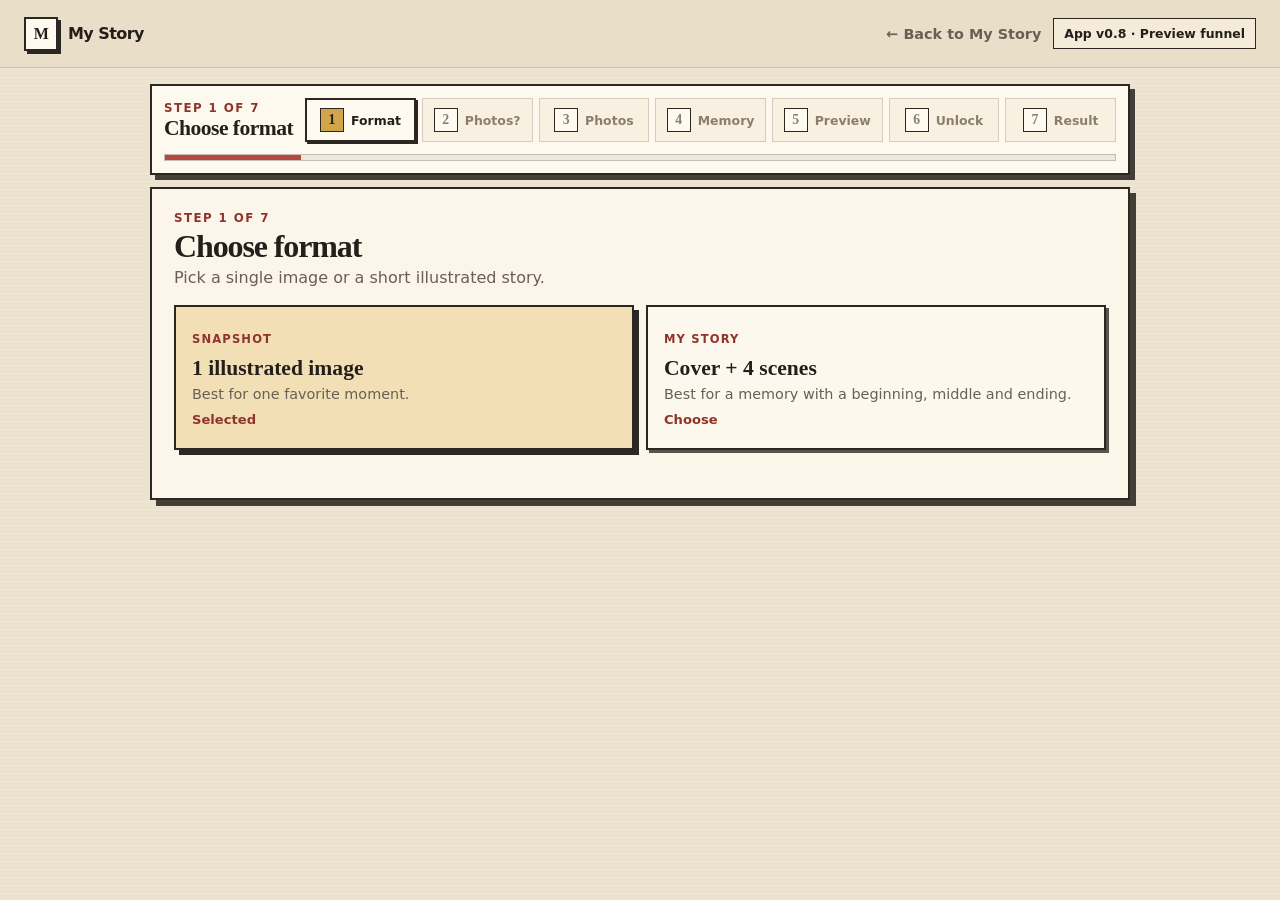
==== app/index.html @ 6eadf477 "Add preview and unlock app funnel" ====
<!DOCTYPE html>
<html lang="en">
<head>
  <meta charset="UTF-8" />
  <meta name="viewport" content="width=device-width, initial-scale=1.0" />
  <meta name="description" content="Create a personalized illustrated Snapshot or My Story." />
  <title>Create — My Story</title>
  <link rel="stylesheet" href="app.css" />
</head>
<body>
<header class="topbar">
  <a class="brand" href="../index.html">
    <span class="brand-mark">M</span>
    <span>My Story</span>
  </a>
  <div class="top-actions">
    <a class="back-link" href="../index.html">← Back to My Story</a>
    <div class="status-pill">App v0.8 · Preview funnel</div>
  </div>
</header>

<main class="app-shell">
  <section class="flow-status">
    <div>
      <div class="kicker" id="currentStepMeta">Step 1 of 7</div>
      <h1 id="currentStepTitle">Choose format</h1>
    </div>

    <ol class="step-list">
      <li class="active" data-step="1" data-title="Choose format"><span>1</span><b>Format</b></li>
      <li data-step="2" data-title="Your photos"><span>2</span><b>Photos?</b></li>
      <li data-step="3" data-title="Add photos"><span>3</span><b>Photos</b></li>
      <li data-step="4" data-title="Describe memory"><span>4</span><b>Memory</b></li>
      <li data-step="5" data-title="Free preview"><span>5</span><b>Preview</b></li>
      <li data-step="6" data-title="Unlock"><span>6</span><b>Unlock</b></li>
      <li data-step="7" data-title="Your result"><span>7</span><b>Result</b></li>
    </ol>
    <div class="progress"><span id="progressBar"></span></div>
  </section>

  <section class="workspace">
    <div id="plannerStatus" class="planner-status hidden"></div>

    <section class="panel active" data-panel="1">
      <div class="panel-head"><div><div class="kicker">Step 1 of 7</div><h2>Choose format</h2><p>Pick a single image or a short illustrated story.</p></div></div>
      <div class="format-grid">
        <button class="format-card selected" data-format="Snapshot" type="button"><span class="format-label">Snapshot</span><h3>1 illustrated image</h3><p>Best for one favorite moment.</p><span class="choose-mark">Selected</span></button>
        <button class="format-card" data-format="My Story" type="button"><span class="format-label">My Story</span><h3>Cover + 4 scenes</h3><p>Best for a memory with a beginning, middle and ending.</p><span class="choose-mark">Choose</span></button>
      </div>
      <div id="storyModeBlock" class="story-mode hidden">
        <div class="kicker">Story mode</div>
        <div class="mode-grid">
          <button class="mode-card selected" data-mode="Easy" type="button"><strong>Easy</strong><span>AI proposes everything.</span></button>
          <button class="mode-card" data-mode="Guided" type="button"><strong>Guided</strong><span>You can adjust each scene.</span></button>
        </div>
      </div>
      <div class="actions right"><button class="primary-btn" data-next="2" type="button">Continue</button></div>
    </section>

    <section class="panel" data-panel="2">
      <div class="panel-head"><div><div class="kicker">Step 2 of 7</div><h2>Do you have photos from the moment?</h2><p>If you do, use them. They help us keep the real people, place and atmosphere.</p></div></div>
      <div class="source-grid">
        <button class="source-card selected" data-source="event" type="button"><div class="source-icon">◫</div><strong>Yes, I do</strong><p>Use photos from the actual moment.</p><span class="choose-mark">Selected</span></button>
        <button class="source-card" data-source="reconstruct" type="button"><div class="source-icon">＋</div><strong>No, recreate it</strong><p>Use reference photos of the people and, optionally, the place.</p><span class="choose-mark">Choose</span></button>
      </div>
      <div class="actions"><button class="secondary-btn" data-back="1" type="button">Back</button><button class="primary-btn" data-next="3" type="button">Continue</button></div>
    </section>

    <section class="panel" data-panel="3">
      <div id="eventPath">
        <div class="panel-head"><div><div class="kicker">Step 3 of 7</div><h2>Add photos</h2><p>Upload 1–3 photos from the actual moment.</p></div></div>
        <label class="big-upload"><span class="big-upload-icon">＋</span><strong>Select event photos</strong><small>JPG, PNG or WEBP</small><input id="eventPhotos" type="file" accept="image/*" multiple hidden></label>
        <div id="eventPreview" class="photo-preview-grid"></div>
        <div class="input-tip">Event photos help preserve faces, clothing, place and atmosphere.</div>
      </div>
      <div id="reconstructPath" class="hidden">
        <div class="panel-head split"><div><div class="kicker">Step 3 of 7</div><h2>Add references</h2><p>One clear photo per person.</p></div><button class="secondary-btn compact" id="addPersonBtn" type="button">+ Add person</button></div>
        <div id="peopleList" class="people-list"></div>
        <div class="reconstruct-place">
          <label>Place description<input id="placeDescription" type="text" placeholder="e.g. Small seaside restaurant overlooking the Adriatic"></label>
          <label class="place-upload"><strong>Place photo</strong><span>Optional</span><input id="placePhoto" type="file" accept="image/*"></label>
          <div id="placePreview" class="single-place-preview"></div>
        </div>
      </div>
      <div class="actions"><button class="secondary-btn" data-back="2" type="button">Back</button><button class="primary-btn" id="photosContinueBtn" type="button">Continue</button></div>
    </section>

    <section class="panel" data-panel="4">
      <div class="panel-head">
        <div>
          <div class="kicker">Step 4 of 7</div>
          <h2 id="memoryStepHeading">Describe the memory</h2>
          <p id="memoryStepIntro">The photos show what happened. Tell us what you want to remember about how it felt.</p>
        </div>
      </div>

      <div class="form-grid">
        <label>Occasion<input id="occasion" type="text" placeholder="e.g. Summer holiday, 10th birthday"></label>
        <label>Place<input id="place" type="text" placeholder="e.g. Kotor, Montenegro"></label>

        <label id="snapshotMemoryBlock" class="full">What do you remember most?
          <textarea id="memory" rows="5" placeholder="What happened — and what made it feel special? A joke, a small detail, the mood, the excitement, the chaos..."></textarea>
        </label>

        <div id="storyMemoryBlock" class="full hidden">
          <div class="form-grid">
            <label class="full">How did it begin?
              <textarea id="storyBeginning" rows="3" placeholder="How did the day, trip or event start?"></textarea>
            </label>
            <label class="full">What moment do you remember most?
              <textarea id="storyHighlight" rows="3" placeholder="The funniest, warmest, most exciting or most important moment."></textarea>
            </label>
            <label class="full">Did something change during the memory?
              <textarea id="storyChange" rows="3" placeholder="A change of place, time, activity or mood — for example, beach by day, open-air cinema at night."></textarea>
            </label>
            <label class="full">How did it end?
              <textarea id="storyEnding" rows="3" placeholder="What do you remember about the end of the day, trip or event?"></textarea>
            </label>
            <label class="full">What detail should we never lose?
              <input id="storyDetail" type="text" placeholder="A joke, object, expression, outfit, small ritual or visual detail.">
            </label>
          </div>
          <div class="input-tip" style="margin-top:14px"><strong>Why these questions?</strong> They give the story a real arc: beginning → highlight → change → ending, instead of four versions of the same picture.</div>
        </div>

        <label>Creative direction
          <select id="theme"><option>Family Adventure</option><option>Birthday</option><option>Love Story</option><option>Kids Adventure</option><option>Vacation Memory</option><option>Pet Story</option></select>
        </label>
        <label>Tone
          <select id="tone"><option>Warm</option><option>Funny</option><option selected>Magical</option><option>Adventurous</option><option>Emotional</option></select>
        </label>
      </div>

      <div class="actions"><button class="secondary-btn" data-back="3" type="button">Back</button><button class="primary-btn" id="planBtn" type="button">Create free preview</button></div>
    </section>

    <section class="panel" data-panel="5">
      <div class="panel-head"><div><div class="kicker">Step 5 of 7</div><h2 id="previewHeading">Your preview</h2><p id="previewExplainer">A first look at what your memory can become.</p></div></div>

      <div class="public-preview">
        <div class="preview-header"><div><span class="mini-label" id="previewFormat">Snapshot</span><h3 id="previewTitle"></h3></div><span class="auto-badge">Free preview</span></div>
        <p class="synopsis" id="previewSynopsis"></p>

        <div id="snapshotPreview" class="preview-facts">
          <div><span>Concept</span><strong id="previewConcept"></strong></div>
          <div><span>Mood</span><strong id="previewMood"></strong></div>
          <div><span>Style</span><strong id="previewStyle"></strong></div>
        </div>

        <div id="storyPreview" class="preview-scenes hidden"></div>
      </div>

      <div class="preview-close">
        <h3>This feels right?</h3>
        <div class="actions three"><button class="secondary-btn" data-back="4" type="button">Edit memory</button><button class="primary-btn" id="continueToUnlockBtn" type="button">Continue to create</button></div>
      </div>
    </section>

    <section class="panel" data-panel="6">
      <div class="unlock-card">
        <div class="panel-head"><div><div class="kicker">Step 6 of 7</div><h2 id="unlockHeading">Unlock your memory</h2><p id="unlockIntro">Checkout integration is coming next.</p></div></div>
        <ul id="unlockBenefits"></ul>
        <div class="unlock-price" id="unlockPrice">$9.99 · one-time payment</div>
        <button class="primary-btn unlock-btn" id="unlockBtn" type="button">Create my Snapshot — $9.99</button>
        <div id="unlockStatus" class="planner-status hidden"></div>
        <div class="actions"><button class="secondary-btn" data-back="4" type="button">Back to edit</button></div>
      </div>
    </section>

    <section class="panel" data-panel="7">
      <div id="generatingState" class="generating"><div class="loader"></div><h2>Generating...</h2><p>This usually takes a moment.</p><div class="fake-progress"><span id="fakeProgress"></span></div></div>
      <div id="resultState" class="hidden">
        <div class="result-head"><div><div class="kicker">Step 7 of 7</div><h2>Your result</h2><p>Download the image or go back to adjust the preview.</p></div><span class="demo-tag">v0.8</span></div>
        <div class="result-layout"><div class="generated-frame"><img id="generatedImage" alt=""></div><div class="result-copy"><span class="placeholder-label" id="resultFormatLabel">SNAPSHOT</span><h3 id="resultPlanTitle"></h3><p id="resultSummary"></p><a class="primary-btn link-btn hidden" id="downloadImageLink" href="#" download="my-story-snapshot.png">Download image</a></div></div>
        <div id="generationStatus" class="planner-status hidden"></div>
        <div class="actions"><button class="secondary-btn" id="startOverBtn" type="button">Start another</button><button class="primary-btn" data-back="5" type="button">Back to preview</button></div>
      </div>
    </section>
  </section>
</main>

<script src="config.js"></script>
<script src="app.js"></script>
<script>
(() => {
  const snapshotBlock = document.getElementById('snapshotMemoryBlock');
  const storyBlock = document.getElementById('storyMemoryBlock');
  const memory = document.getElementById('memory');
  const heading = document.getElementById('memoryStepHeading');
  const intro = document.getElementById('memoryStepIntro');
  const storyInputs = ['storyBeginning','storyHighlight','storyChange','storyEnding','storyDetail'].map(id => document.getElementById(id));
  let snapshotDraft = '';

  function isStory(){
    return document.querySelector('.format-card.selected')?.dataset.format === 'My Story';
  }

  function composeStoryMemory(){
    if(!isStory()) return;
    const beginning = document.getElementById('storyBeginning').value.trim();
    const highlight = document.getElementById('storyHighlight').value.trim();
    const change = document.getElementById('storyChange').value.trim();
    const ending = document.getElementById('storyEnding').value.trim();
    const detail = document.getElementById('storyDetail').value.trim();
    memory.value = [
      beginning && `How it began: ${beginning}`,
      highlight && `Most memorable moment: ${highlight}`,
      change && `What changed: ${change}`,
      ending && `How it ended: ${ending}`,
      detail && `Detail that must not be lost: ${detail}`,
      'Build a four-scene story with a clear progression: setup, highlight, change, resolution. Keep the same people consistent, but make adjacent scenes meaningfully different in location, time, action, framing or visual anchor. Do not invent major events the user did not describe.'
    ].filter(Boolean).join('\n');
  }

  function syncMemoryMode(){
    if(isStory()){
      if(!snapshotBlock.classList.contains('hidden')) snapshotDraft = memory.value;
      snapshotBlock.classList.add('hidden');
      storyBlock.classList.remove('hidden');
      heading.textContent = 'Tell us the story behind the memory';
      intro.textContent = 'A few guided answers give the AI enough real material to build four different scenes without making things up.';
      composeStoryMemory();
    } else {
      storyBlock.classList.add('hidden');
      snapshotBlock.classList.remove('hidden');
      heading.textContent = 'Describe the memory';
      intro.textContent = 'The photos show what happened. Tell us what you want to remember about how it felt.';
      if(snapshotDraft) memory.value = snapshotDraft;
    }
  }

  document.querySelectorAll('.format-card').forEach(card => card.addEventListener('click', syncMemoryMode));
  storyInputs.forEach(input => input.addEventListener('input', composeStoryMemory));
  document.getElementById('planBtn').addEventListener('click', composeStoryMemory, true);
  syncMemoryMode();
})();
</script>
</body>
</html>
---- app/app.css ----
:root{
  --paper:#e9dfc8;--paper2:#f4ecd9;--paper3:#fffaf0;--ink:#241f1a;--muted:#695f54;--soft:#8b7e70;
  --line:#2c2722;--accent:#b6483e;--accent-dark:#8f342c;--mustard:#d3a54a;--shadow:0 16px 40px rgba(54,41,28,.14)
}
*{box-sizing:border-box}
html{scroll-behavior:smooth}
body{margin:0;font-family:Inter,ui-sans-serif,system-ui,-apple-system,BlinkMacSystemFont,"Segoe UI",sans-serif;color:var(--ink);background:linear-gradient(rgba(255,255,255,.16),rgba(255,255,255,.16)),repeating-linear-gradient(0deg,rgba(70,54,35,.022) 0,rgba(70,54,35,.022) 1px,transparent 1px,transparent 4px),var(--paper);min-height:100vh}
button,input,textarea,select{font:inherit}button{cursor:pointer}
.topbar{height:68px;display:flex;align-items:center;justify-content:space-between;padding:0 24px;border-bottom:1px solid rgba(44,39,34,.16);background:rgba(233,223,200,.94);backdrop-filter:blur(10px);position:sticky;top:0;z-index:30}
.brand{display:flex;align-items:center;gap:10px;color:inherit;text-decoration:none;font-weight:900;letter-spacing:-.035em}
.brand-mark{width:34px;height:34px;border:2px solid var(--line);background:var(--paper3);display:grid;place-items:center;box-shadow:3px 3px 0 var(--line);font-family:Georgia,serif}
.top-actions{display:flex;align-items:center;gap:12px}.back-link{color:var(--muted);text-decoration:none;font-size:.9rem;font-weight:700}.status-pill{font-size:.78rem;border:1px solid var(--line);padding:7px 10px;background:var(--paper2);font-weight:800}
.app-shell{width:min(980px,calc(100% - 28px));margin:16px auto 54px;display:grid;grid-template-columns:1fr;gap:12px}
.flow-status{position:sticky;top:68px;z-index:20;border:2px solid var(--line);background:rgba(255,250,240,.95);box-shadow:5px 5px 0 rgba(44,39,34,.88);padding:12px;display:grid;grid-template-columns:auto 1fr;gap:12px;align-items:center;backdrop-filter:blur(10px)}
.flow-status h1{font-family:Georgia,serif;font-size:1.35rem;line-height:1;margin:3px 0 0;letter-spacing:-.025em}
.eyebrow,.kicker,.mini-label{font-size:.74rem;text-transform:uppercase;letter-spacing:.12em;color:var(--accent-dark);font-weight:900}
.step-list{list-style:none;margin:0;padding:0;display:grid;grid-template-columns:repeat(7,1fr);gap:6px}.step-list li{display:flex;align-items:center;justify-content:center;gap:7px;padding:8px;color:var(--soft);border:1px solid rgba(44,39,34,.18);background:rgba(233,223,200,.34);min-width:0}.step-list li span{width:24px;height:24px;border:1px solid var(--line);background:var(--paper3);display:grid;place-items:center;font-family:Georgia,serif;font-weight:900;font-size:.86rem;flex:0 0 auto}.step-list li b{font-size:.78rem;white-space:nowrap;overflow:hidden;text-overflow:ellipsis}.step-list li.active{background:var(--paper3);color:var(--ink);border:2px solid var(--line);box-shadow:2px 2px 0 var(--line)}.step-list li.active span{background:var(--mustard)}
.workspace{min-width:0}.progress{grid-column:1/-1;height:7px;border:1px solid rgba(44,39,34,.22);background:rgba(44,39,34,.08)}.progress span{display:block;height:100%;width:14.29%;background:var(--accent);transition:.3s}
.panel{display:none;border:2px solid var(--line);padding:22px;background:rgba(255,250,240,.84);box-shadow:6px 6px 0 rgba(44,39,34,.88)}.panel.active{display:block}
.panel-head{display:flex;justify-content:space-between;gap:18px;align-items:flex-start;margin-bottom:18px}.panel-head.split{align-items:center}.panel h2{font-family:Georgia,serif;font-size:2rem;line-height:1;letter-spacing:-.035em;margin:5px 0 6px}.panel-head p{color:var(--muted);margin:0}
.primary-btn,.secondary-btn,.upload-btn{min-height:44px;padding:11px 16px;border:2px solid var(--line);border-radius:8px;font-weight:850}.primary-btn{background:var(--accent);color:#fff;box-shadow:4px 4px 0 var(--line)}.secondary-btn,.upload-btn{background:var(--paper3);color:var(--ink);box-shadow:3px 3px 0 var(--line)}.compact{min-height:40px;padding:9px 14px}.link-btn{text-decoration:none;display:inline-flex;align-items:center;justify-content:center}
.format-grid{display:grid;grid-template-columns:1fr 1fr;gap:12px}.format-card{text-align:left;border:2px solid var(--line);background:rgba(255,250,240,.58);padding:16px;color:var(--ink);box-shadow:3px 3px 0 rgba(44,39,34,.78);position:relative;min-height:145px}.format-card.selected{background:#f2dfb6;box-shadow:5px 5px 0 var(--line)}.format-label{font-size:.72rem;text-transform:uppercase;letter-spacing:.1em;color:var(--accent-dark);font-weight:900}.format-card h3{font-family:Georgia,serif;font-size:1.35rem;margin:9px 0 5px}.format-card p,.format-card li{color:var(--muted);font-size:.9rem;margin:0}.format-card ul{padding-left:20px}.choose-mark{display:inline-block;margin-top:10px;font-weight:900;color:var(--accent-dark);font-size:.82rem}
.people-list{display:grid;gap:14px}.person-card{border:2px solid var(--line);padding:18px;background:rgba(255,255,255,.34);display:grid;grid-template-columns:1fr 1fr;gap:14px;position:relative}.person-card label,.form-grid label{display:grid;gap:7px;font-size:.9rem;font-weight:750}.person-card input[type=text],.form-grid input,.form-grid textarea,.form-grid select{width:100%;border:1px solid var(--line);background:var(--paper3);color:var(--ink);padding:12px 13px;outline:none;border-radius:4px}.photo-row{grid-column:1/-1;display:grid;grid-template-columns:1fr 1fr;gap:12px}.photo-slot{border:2px dashed rgba(44,39,34,.42);padding:14px;min-height:110px;display:flex;align-items:center;justify-content:center;background:rgba(255,250,240,.52);overflow:hidden}.photo-slot label{cursor:pointer;text-align:center;color:var(--muted)}.photo-slot img{width:100%;height:138px;object-fit:cover;border:2px solid var(--line)}.remove-person{position:absolute;right:12px;top:10px;border:0;background:transparent;color:var(--muted);font-size:1.2rem}.tip{margin-top:14px;color:var(--muted);font-size:.87rem}
.theme-grid{display:grid;grid-template-columns:repeat(3,1fr);gap:12px}.theme-card{text-align:left;padding:18px;border:2px solid var(--line);background:rgba(255,250,240,.58);color:var(--ink);min-height:140px;display:flex;flex-direction:column;gap:8px;box-shadow:3px 3px 0 rgba(44,39,34,.75)}.theme-card.selected{background:#f2dfb6;box-shadow:5px 5px 0 var(--line)}.theme-card span{font-size:1.35rem;color:var(--accent-dark)}.theme-card strong{font-family:Georgia,serif;font-size:1.08rem}.theme-card small{color:var(--muted);line-height:1.45}
.form-grid{display:grid;grid-template-columns:1fr 1fr;gap:14px}.form-grid .full{grid-column:1/-1}.memory-upload{margin-top:18px;padding:16px;border:2px solid var(--line);background:rgba(255,250,240,.55);display:flex;justify-content:space-between;gap:16px;align-items:center}.memory-upload p{margin:3px 0 0;color:var(--muted)}.memory-preview{display:grid;grid-template-columns:repeat(5,1fr);gap:10px;margin-top:12px}.memory-preview img{width:100%;height:110px;object-fit:cover;border:2px solid var(--line)}
.preview-sheet{border:2px solid var(--line);padding:22px;background:var(--paper3);box-shadow:5px 5px 0 rgba(44,39,34,.85)}.preview-header{display:flex;justify-content:space-between;gap:20px}.preview-sheet h3{font-family:Georgia,serif;font-size:2rem;margin:6px 0 0}.auto-badge,.demo-tag{height:fit-content;padding:7px 10px;border:1px solid var(--line);background:var(--mustard);font-size:.77rem;font-weight:850}.synopsis{color:var(--muted);max-width:850px}.snapshot-concept{display:grid;grid-template-columns:1fr 1fr;gap:12px}.concept-box,.scene{border:2px solid var(--line);padding:15px;background:rgba(233,223,200,.4)}.concept-box strong{display:block;margin-top:7px}.scene-list{display:grid;grid-template-columns:1fr 1fr;gap:12px}.scene span{font-size:.73rem;color:var(--accent-dark);text-transform:uppercase;letter-spacing:.1em;font-weight:900}.scene strong{display:block;margin:7px 0 4px;font-family:Georgia,serif}.scene p{margin:0;color:var(--muted);font-size:.9rem}.hidden{display:none!important}
.public-preview{display:grid;gap:18px}.public-preview h3{font-family:Georgia,serif;font-size:2rem;line-height:1.05;margin:6px 0 0}.preview-facts{display:grid;grid-template-columns:repeat(3,1fr);gap:12px}.preview-facts div,.preview-scene-card,.unlock-card{border:2px solid var(--line);background:rgba(233,223,200,.36);padding:16px;box-shadow:3px 3px 0 rgba(44,39,34,.68)}.preview-facts span,.preview-scene-card span{display:block;font-size:.72rem;text-transform:uppercase;letter-spacing:.1em;color:var(--accent-dark);font-weight:900}.preview-facts strong{display:block;margin-top:8px;font-family:Georgia,serif;font-size:1.05rem;line-height:1.3}.preview-scenes{display:grid;grid-template-columns:1fr 1fr;gap:12px}.preview-scene-card h4{font-family:Georgia,serif;font-size:1.25rem;line-height:1.05;margin:8px 0 7px}.preview-scene-card p{margin:0;color:var(--muted);line-height:1.45}.preview-close{border-top:2px solid rgba(44,39,34,.16);padding-top:18px;display:flex;align-items:center;justify-content:space-between;gap:16px}.preview-close h3{font-family:Georgia,serif;font-size:1.35rem;line-height:1.1;margin:0}.unlock-card{max-width:720px;margin:0 auto;background:var(--paper3);padding:24px}.unlock-card ul{margin:0 0 18px;padding-left:20px;color:var(--muted);display:grid;gap:9px}.unlock-card li{padding-left:4px}.unlock-price{border-top:1px solid rgba(44,39,34,.18);border-bottom:1px solid rgba(44,39,34,.18);padding:14px 0;margin:6px 0 18px;font-family:Georgia,serif;font-size:1.35rem;font-weight:900}.unlock-btn{width:100%;justify-content:center}
.actions{display:flex;justify-content:space-between;gap:12px;align-items:center;margin-top:26px}.actions.right{justify-content:flex-end}.actions.three{justify-content:flex-end;flex-wrap:wrap}
.generating{text-align:center;padding:82px 20px}.loader{width:54px;height:54px;border:4px solid rgba(44,39,34,.12);border-top-color:var(--accent);border-radius:50%;margin:0 auto 20px;animation:spin 1s linear infinite}@keyframes spin{to{transform:rotate(360deg)}}.fake-progress{width:min(520px,90%);height:9px;border:1px solid var(--line);background:rgba(44,39,34,.08);margin:22px auto 0;overflow:hidden}.fake-progress span{display:block;height:100%;width:0;background:var(--accent);transition:.2s}
.result-head{display:flex;justify-content:space-between;gap:18px;margin-bottom:22px}.result-head h2{margin-top:6px}.result-head p{color:var(--muted)}.snapshot-result,.story-result{display:grid;grid-template-columns:1fr .8fr;gap:22px;align-items:center}.art-frame{background:var(--paper3);padding:8px;border:3px solid var(--line);box-shadow:6px 6px 0 var(--line)}.art-frame img{width:100%;display:block}.result-copy h3{font-family:Georgia,serif;font-size:1.8rem;margin:8px 0}.result-copy p{color:var(--muted)}.story-carousel{display:flex;gap:10px;overflow-x:auto;scroll-snap-type:x mandatory;padding:6px 6px 10px}.story-carousel img{flex:0 0 46%;scroll-snap-align:center;border:3px solid var(--line);background:var(--paper3);padding:5px}
@media(max-width:1000px){.theme-grid{grid-template-columns:1fr 1fr}}
@media(max-width:700px){.topbar{height:58px;padding:0 10px}.brand{gap:8px;font-size:.98rem}.brand-mark{width:30px;height:30px}.back-link{display:none}.status-pill{font-size:.68rem;padding:6px 8px}.app-shell{width:calc(100% - 14px);margin:8px auto 26px;gap:8px}.flow-status{top:58px;padding:9px;grid-template-columns:1fr;gap:8px;box-shadow:4px 4px 0 rgba(44,39,34,.86)}.flow-status h1{font-size:1.18rem}.flow-status .kicker{font-size:.64rem}.step-list{display:grid;grid-template-columns:repeat(7,1fr);gap:4px}.step-list li{height:33px;padding:0}.step-list li b{display:none}.step-list li span{width:25px;height:25px;font-size:.78rem}.panel{padding:14px;box-shadow:4px 4px 0 rgba(44,39,34,.88)}.panel-head{flex-direction:column;gap:8px;margin-bottom:14px}.panel h2{font-size:1.5rem}.panel-head p{font-size:.86rem}.format-grid,.person-card,.form-grid,.theme-grid,.scene-list,.snapshot-concept,.snapshot-result,.story-result{grid-template-columns:1fr}.format-card{min-height:auto;padding:14px}.form-grid .full{grid-column:auto}.photo-row{grid-template-columns:1fr;gap:8px}.photo-slot{min-height:112px;padding:8px}.photo-slot img{height:142px}.memory-upload{flex-direction:column;align-items:stretch;padding:13px}.memory-preview{grid-template-columns:1fr 1fr}.actions,.actions.three,.actions.right{display:grid;grid-template-columns:1fr;gap:8px;margin-top:18px}.primary-btn,.secondary-btn,.upload-btn{width:100%;min-height:46px}.preview-header,.result-head{flex-direction:column}.story-carousel img{flex-basis:86%}}


/* v0.5 story-engine additions */
.story-mode{margin-top:14px;border:2px solid var(--line);background:rgba(255,250,240,.55);padding:14px}
.story-mode h3{font-family:Georgia,serif;font-size:1.45rem;margin:5px 0 14px}
.mode-grid{display:grid;grid-template-columns:1fr 1fr;gap:12px}
.mode-card{border:2px solid var(--line);background:var(--paper3);padding:13px;text-align:left;color:var(--ink);box-shadow:3px 3px 0 rgba(44,39,34,.72)}
.mode-card.selected{background:#f2dfb6;box-shadow:5px 5px 0 var(--line)}
.mode-card strong{display:block;font-family:Georgia,serif;font-size:1.15rem;margin-bottom:5px}
.mode-card span{color:var(--muted);font-size:.9rem;line-height:1.4}
.synopsis-sheet{border:2px solid var(--line);padding:22px;background:var(--paper3);box-shadow:5px 5px 0 rgba(44,39,34,.85);margin-bottom:18px}
.synopsis-title{font-size:.74rem;text-transform:uppercase;letter-spacing:.12em;color:var(--accent-dark);font-weight:900;margin-top:18px}
.concept-grid{display:grid;grid-template-columns:1fr 1fr;gap:12px}
.storyboard-toolbar{display:flex;justify-content:space-between;gap:18px;align-items:flex-end;margin:20px 0 12px}
.storyboard-toolbar>div:first-child{display:grid;gap:4px}
.storyboard-toolbar strong{font-family:Georgia,serif;font-size:1.4rem}
.storyboard-toolbar span{font-size:.8rem;color:var(--accent-dark);font-weight:850}
.diversity-rule{max-width:520px;color:var(--muted);font-size:.82rem;text-align:right}
.scene-list{display:grid;grid-template-columns:1fr 1fr;gap:14px}
.scene-card{border:2px solid var(--line);background:var(--paper3);padding:16px;box-shadow:4px 4px 0 rgba(44,39,34,.72)}
.scene-card-head{display:flex;justify-content:space-between;gap:12px;align-items:flex-start}
.scene-card h4{font-family:Georgia,serif;font-size:1.3rem;margin:4px 0 8px}
.scene-number{font-size:.72rem;text-transform:uppercase;letter-spacing:.1em;color:var(--accent-dark);font-weight:900}
.scene-meta{display:grid;grid-template-columns:1fr 1fr;gap:8px;margin-top:12px}
.scene-meta div{border-top:1px solid rgba(44,39,34,.15);padding-top:7px}
.scene-meta span{display:block;font-size:.68rem;text-transform:uppercase;letter-spacing:.08em;color:var(--soft);font-weight:850}
.scene-meta b{display:block;font-size:.86rem;margin-top:2px}
.scene-description{color:var(--muted);font-size:.9rem;margin:8px 0 0}
.guided-tools{display:flex;gap:8px;flex-wrap:wrap;margin-top:14px;padding-top:12px;border-top:1px solid rgba(44,39,34,.18)}
.scene-action{border:1px solid var(--line);background:var(--paper2);color:var(--ink);padding:8px 10px;font-weight:800;font-size:.8rem;cursor:pointer}
.scene-photo-input{display:none}
.scene-photo-preview{margin-top:10px}
.scene-photo-preview img{width:100%;height:120px;object-fit:cover;border:2px solid var(--line)}
.scene-edit{width:100%;min-height:78px;margin-top:10px;border:1px solid var(--line);background:var(--paper3);padding:10px;color:var(--ink);font:inherit}
.result-placeholder{border:3px dashed rgba(44,39,34,.4);background:rgba(255,250,240,.5);padding:42px;text-align:center}
.placeholder-label{display:inline-block;border:1px solid var(--line);background:var(--mustard);padding:6px 9px;font-size:.72rem;font-weight:900;letter-spacing:.08em}
.result-placeholder h3{font-family:Georgia,serif;font-size:2rem;margin:18px 0 8px}
.result-placeholder p{color:var(--muted);max-width:650px;margin:0 auto}
.moon-demo-intro h3{font-family:Georgia,serif;font-size:2rem;margin:7px 0 8px}
.moon-demo-intro p{color:var(--muted);margin-top:0}
.demo-story-grid{display:grid;grid-template-columns:1fr 1fr;gap:16px;margin-top:18px}
.demo-story-grid figure{margin:0;background:var(--paper3);border:3px solid var(--line);padding:7px;box-shadow:5px 5px 0 rgba(44,39,34,.78)}
.demo-story-grid img{width:100%;display:block;border:1px solid var(--line)}
.demo-story-grid figcaption{display:grid;gap:2px;padding:8px 4px 3px}
.demo-story-grid figcaption b{font-family:Georgia,serif}
.demo-story-grid figcaption span{color:var(--muted);font-size:.8rem}
.reference-actions{margin-top:20px}
@media(max-width:700px){
  .mode-grid,.concept-grid,.scene-list,.demo-story-grid{grid-template-columns:1fr}
  .storyboard-toolbar{flex-direction:column;align-items:flex-start}
  .diversity-rule{text-align:left}
  .scene-meta{grid-template-columns:1fr 1fr}
  .result-placeholder{padding:26px 15px}
  .preview-facts,.preview-scenes{grid-template-columns:1fr}
  .preview-close{display:grid;grid-template-columns:1fr;gap:10px}
  .unlock-card{padding:18px}
}


/* v0.6 source-first UX */
.source-grid{display:grid;grid-template-columns:1fr 1fr;gap:16px}
.source-card{border:2px solid var(--line);background:rgba(255,250,240,.58);padding:16px;text-align:left;color:var(--ink);box-shadow:3px 3px 0 rgba(44,39,34,.76);min-height:150px}
.source-card.selected{background:#f2dfb6;box-shadow:6px 6px 0 var(--line)}
.source-icon{font-size:1.7rem;color:var(--accent-dark);margin-bottom:8px}
.source-card strong{display:block;font-family:Georgia,serif;font-size:1.2rem}
.source-card p{color:var(--muted);font-size:.88rem;line-height:1.4}
.big-upload{border:3px dashed rgba(44,39,34,.45);background:rgba(255,250,240,.55);min-height:170px;display:flex;flex-direction:column;align-items:center;justify-content:center;text-align:center;cursor:pointer;padding:20px}
.big-upload-icon{width:48px;height:48px;border:2px solid var(--line);display:grid;place-items:center;background:var(--paper3);font-size:1.6rem;margin-bottom:12px}
.big-upload strong{font-family:Georgia,serif;font-size:1.35rem}
.big-upload small{color:var(--muted);margin-top:5px}
.photo-preview-grid{display:grid;grid-template-columns:repeat(3,1fr);gap:10px;margin-top:12px}
.photo-preview-grid img{width:100%;height:180px;object-fit:cover;border:2px solid var(--line);background:var(--paper3)}
.input-tip{margin-top:12px;border:1px solid rgba(44,39,34,.22);background:var(--paper2);padding:12px;color:var(--muted);font-size:.88rem}
.input-tip span{color:var(--muted);font-size:.88rem}
.reconstruct-place{margin-top:18px;border-top:1px solid rgba(44,39,34,.18);padding-top:18px;display:grid;grid-template-columns:1fr 1fr;gap:14px}
.reconstruct-place label{display:grid;gap:7px;font-size:.9rem;font-weight:750}
.reconstruct-place input[type=text]{width:100%;border:1px solid var(--line);background:var(--paper3);padding:12px 13px;color:var(--ink)}
.place-upload{border:2px dashed rgba(44,39,34,.38);padding:14px;background:rgba(255,250,240,.5)}
.place-upload span{color:var(--muted);font-size:.8rem}
.single-place-preview{grid-column:1/-1}
.single-place-preview img{max-width:420px;width:100%;height:210px;object-fit:cover;border:2px solid var(--line)}
@media(max-width:700px){
  .source-grid,.reconstruct-place{grid-template-columns:1fr}
  .photo-preview-grid{grid-template-columns:1fr 1fr}
  .photo-preview-grid img{height:140px}
}


/* v0.7 Live AI Story Planner */
.planner-status{
  margin-top:16px;
  border:2px solid var(--line);
  background:var(--paper2);
  padding:14px 16px;
  font-size:.9rem;
}
.planner-status.error{
  background:#f4d5ce;
}
.planner-status.success{
  background:#e2e2ba;
}
.plan-loading{
  display:flex;
  align-items:center;
  gap:10px;
}
.plan-spinner{
  width:20px;height:20px;border:3px solid rgba(44,39,34,.18);
  border-top-color:var(--accent);
  border-radius:50%;
  animation:spin 1s linear infinite;
}
button[disabled]{
  opacity:.55;
  cursor:not-allowed;
  transform:none!important;
}


/* v0.8 Live Snapshot generation */
.result-layout{
  display:grid;
  grid-template-columns:minmax(0,1.05fr) minmax(260px,.7fr);
  gap:22px;
  align-items:start;
}
.generated-frame{
  min-height:360px;
  border:3px solid var(--line);
  background:
    linear-gradient(rgba(255,250,240,.74),rgba(255,250,240,.74)),
    repeating-linear-gradient(0deg,rgba(70,54,35,.026) 0,rgba(70,54,35,.026) 1px,transparent 1px,transparent 4px),
    var(--paper3);
  box-shadow:7px 7px 0 rgba(44,39,34,.88);
  display:grid;
  place-items:center;
  overflow:hidden;
}
.generated-frame:has(img:not([src])):before{
  content:"Snapshot preview";
  color:var(--muted);
  font-family:Georgia,serif;
  font-weight:800;
}
.generated-frame img{
  width:100%;
  height:100%;
  max-height:720px;
  object-fit:contain;
  display:block;
}
.result-copy{
  border:2px solid var(--line);
  background:rgba(255,250,240,.62);
  padding:18px;
  box-shadow:4px 4px 0 rgba(44,39,34,.72);
}
.result-copy h3{
  font-family:Georgia,serif;
  font-size:1.85rem;
  line-height:1.08;
  margin:14px 0 8px;
}
.result-copy p{
  color:var(--muted);
  margin:0 0 16px;
}
@media(max-width:700px){
  .result-layout{grid-template-columns:1fr}
  .generated-frame{min-height:260px}
}
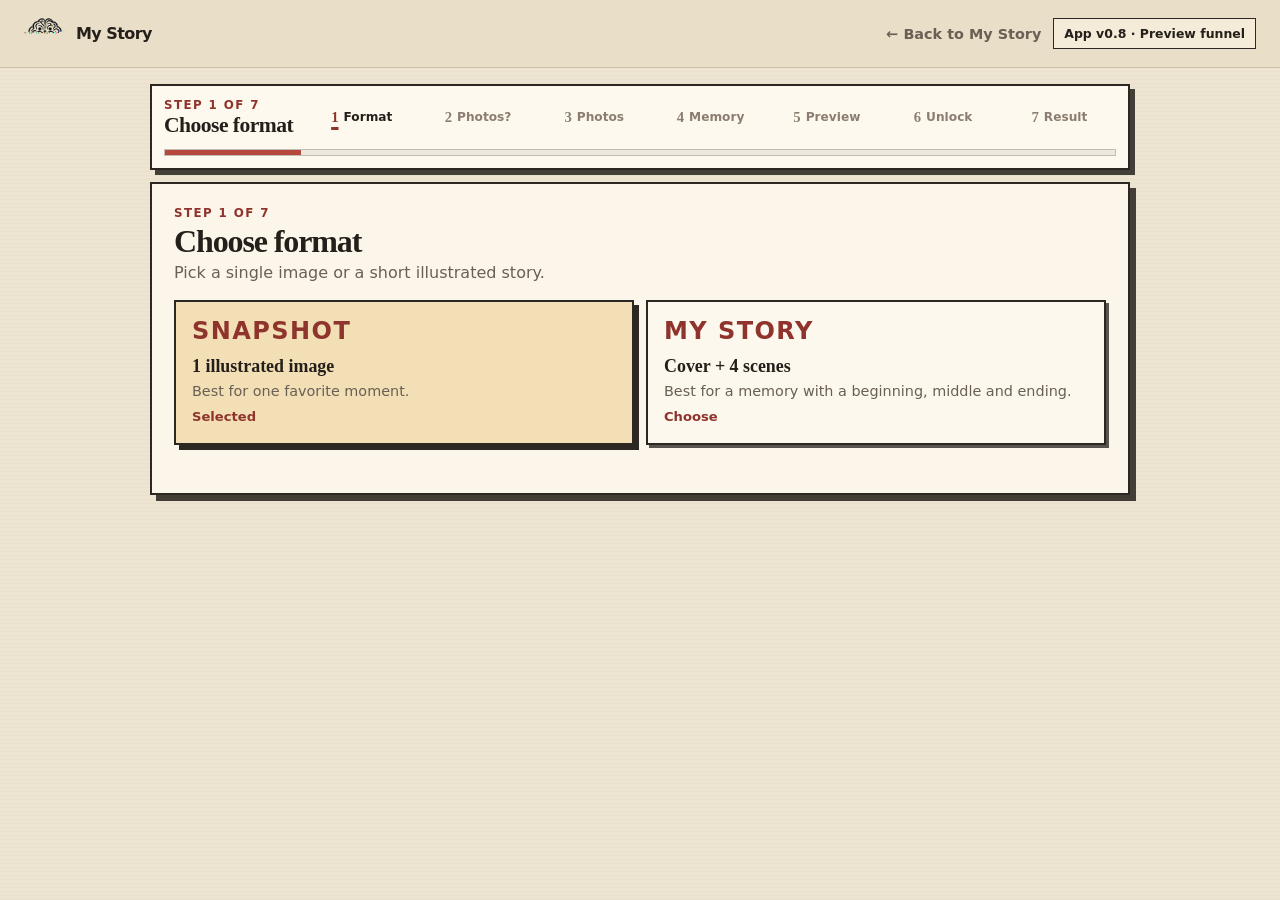
==== commit 8bbb3a6b: "Use real brand logo and favicon" ====
--- a/app/index.html
+++ b/app/index.html
@@ -5,12 +5,13 @@
   <meta name="viewport" content="width=device-width, initial-scale=1.0" />
   <meta name="description" content="Create a personalized illustrated Snapshot or My Story." />
   <title>Create — My Story</title>
+  <link rel="icon" type="image/png" href="assets/favicon.png" />
   <link rel="stylesheet" href="app.css" />
 </head>
 <body>
 <header class="topbar">
   <a class="brand" href="../index.html">
-    <span class="brand-mark">M</span>
+    <img class="brand-mark" src="assets/brand-mark.png" alt="" aria-hidden="true" />
     <span>My Story</span>
   </a>
   <div class="top-actions">
--- a/app/app.css
+++ b/app/app.css
@@ -9,13 +9,13 @@
 button,input,textarea,select{font:inherit}button{cursor:pointer}
 .topbar{height:68px;display:flex;align-items:center;justify-content:space-between;padding:0 24px;border-bottom:1px solid rgba(44,39,34,.16);background:rgba(233,223,200,.94);backdrop-filter:blur(10px);position:sticky;top:0;z-index:30}
 .brand{display:flex;align-items:center;gap:10px;color:inherit;text-decoration:none;font-weight:900;letter-spacing:-.035em}
-.brand-mark{width:34px;height:34px;border:2px solid var(--line);background:var(--paper3);display:grid;place-items:center;box-shadow:3px 3px 0 var(--line);font-family:Georgia,serif}
+.brand-mark{width:42px;height:42px;object-fit:contain;display:block;flex:0 0 42px}
 .top-actions{display:flex;align-items:center;gap:12px}.back-link{color:var(--muted);text-decoration:none;font-size:.9rem;font-weight:700}.status-pill{font-size:.78rem;border:1px solid var(--line);padding:7px 10px;background:var(--paper2);font-weight:800}
 .app-shell{width:min(980px,calc(100% - 28px));margin:16px auto 54px;display:grid;grid-template-columns:1fr;gap:12px}
 .flow-status{position:sticky;top:68px;z-index:20;border:2px solid var(--line);background:rgba(255,250,240,.95);box-shadow:5px 5px 0 rgba(44,39,34,.88);padding:12px;display:grid;grid-template-columns:auto 1fr;gap:12px;align-items:center;backdrop-filter:blur(10px)}
 .flow-status h1{font-family:Georgia,serif;font-size:1.35rem;line-height:1;margin:3px 0 0;letter-spacing:-.025em}
 .eyebrow,.kicker,.mini-label{font-size:.74rem;text-transform:uppercase;letter-spacing:.12em;color:var(--accent-dark);font-weight:900}
-.step-list{list-style:none;margin:0;padding:0;display:grid;grid-template-columns:repeat(7,1fr);gap:6px}.step-list li{display:flex;align-items:center;justify-content:center;gap:7px;padding:8px;color:var(--soft);border:1px solid rgba(44,39,34,.18);background:rgba(233,223,200,.34);min-width:0}.step-list li span{width:24px;height:24px;border:1px solid var(--line);background:var(--paper3);display:grid;place-items:center;font-family:Georgia,serif;font-weight:900;font-size:.86rem;flex:0 0 auto}.step-list li b{font-size:.78rem;white-space:nowrap;overflow:hidden;text-overflow:ellipsis}.step-list li.active{background:var(--paper3);color:var(--ink);border:2px solid var(--line);box-shadow:2px 2px 0 var(--line)}.step-list li.active span{background:var(--mustard)}
+.step-list{list-style:none;margin:0;padding:0;display:grid;grid-template-columns:repeat(7,minmax(0,1fr));gap:3px}.step-list li{display:flex;align-items:center;justify-content:center;gap:5px;padding:4px 2px;color:var(--soft);min-width:0;white-space:nowrap}.step-list li span{width:auto;height:auto;border:0;background:transparent;display:grid;place-items:center;font-family:Georgia,serif;font-weight:900;font-size:.92rem;line-height:1;flex:0 0 auto}.step-list li b{font-size:.76rem;white-space:nowrap;overflow:hidden;text-overflow:ellipsis}.step-list li.active{color:var(--ink)}.step-list li.active span{color:var(--accent-dark);text-decoration:underline;text-decoration-thickness:3px;text-underline-offset:5px}
 .workspace{min-width:0}.progress{grid-column:1/-1;height:7px;border:1px solid rgba(44,39,34,.22);background:rgba(44,39,34,.08)}.progress span{display:block;height:100%;width:14.29%;background:var(--accent);transition:.3s}
 .panel{display:none;border:2px solid var(--line);padding:22px;background:rgba(255,250,240,.84);box-shadow:6px 6px 0 rgba(44,39,34,.88)}.panel.active{display:block}
 .panel-head{display:flex;justify-content:space-between;gap:18px;align-items:flex-start;margin-bottom:18px}.panel-head.split{align-items:center}.panel h2{font-family:Georgia,serif;font-size:2rem;line-height:1;letter-spacing:-.035em;margin:5px 0 6px}.panel-head p{color:var(--muted);margin:0}
@@ -30,7 +30,7 @@
 .generating{text-align:center;padding:82px 20px}.loader{width:54px;height:54px;border:4px solid rgba(44,39,34,.12);border-top-color:var(--accent);border-radius:50%;margin:0 auto 20px;animation:spin 1s linear infinite}@keyframes spin{to{transform:rotate(360deg)}}.fake-progress{width:min(520px,90%);height:9px;border:1px solid var(--line);background:rgba(44,39,34,.08);margin:22px auto 0;overflow:hidden}.fake-progress span{display:block;height:100%;width:0;background:var(--accent);transition:.2s}
 .result-head{display:flex;justify-content:space-between;gap:18px;margin-bottom:22px}.result-head h2{margin-top:6px}.result-head p{color:var(--muted)}.snapshot-result,.story-result{display:grid;grid-template-columns:1fr .8fr;gap:22px;align-items:center}.art-frame{background:var(--paper3);padding:8px;border:3px solid var(--line);box-shadow:6px 6px 0 var(--line)}.art-frame img{width:100%;display:block}.result-copy h3{font-family:Georgia,serif;font-size:1.8rem;margin:8px 0}.result-copy p{color:var(--muted)}.story-carousel{display:flex;gap:10px;overflow-x:auto;scroll-snap-type:x mandatory;padding:6px 6px 10px}.story-carousel img{flex:0 0 46%;scroll-snap-align:center;border:3px solid var(--line);background:var(--paper3);padding:5px}
 @media(max-width:1000px){.theme-grid{grid-template-columns:1fr 1fr}}
-@media(max-width:700px){.topbar{height:58px;padding:0 10px}.brand{gap:8px;font-size:.98rem}.brand-mark{width:30px;height:30px}.back-link{display:none}.status-pill{font-size:.68rem;padding:6px 8px}.app-shell{width:calc(100% - 14px);margin:8px auto 26px;gap:8px}.flow-status{top:58px;padding:9px;grid-template-columns:1fr;gap:8px;box-shadow:4px 4px 0 rgba(44,39,34,.86)}.flow-status h1{font-size:1.18rem}.flow-status .kicker{font-size:.64rem}.step-list{display:grid;grid-template-columns:repeat(7,1fr);gap:4px}.step-list li{height:33px;padding:0}.step-list li b{display:none}.step-list li span{width:25px;height:25px;font-size:.78rem}.panel{padding:14px;box-shadow:4px 4px 0 rgba(44,39,34,.88)}.panel-head{flex-direction:column;gap:8px;margin-bottom:14px}.panel h2{font-size:1.5rem}.panel-head p{font-size:.86rem}.format-grid,.person-card,.form-grid,.theme-grid,.scene-list,.snapshot-concept,.snapshot-result,.story-result{grid-template-columns:1fr}.format-card{min-height:auto;padding:14px}.form-grid .full{grid-column:auto}.photo-row{grid-template-columns:1fr;gap:8px}.photo-slot{min-height:112px;padding:8px}.photo-slot img{height:142px}.memory-upload{flex-direction:column;align-items:stretch;padding:13px}.memory-preview{grid-template-columns:1fr 1fr}.actions,.actions.three,.actions.right{display:grid;grid-template-columns:1fr;gap:8px;margin-top:18px}.primary-btn,.secondary-btn,.upload-btn{width:100%;min-height:46px}.preview-header,.result-head{flex-direction:column}.story-carousel img{flex-basis:86%}}
+@media(max-width:700px){.topbar{height:58px;padding:0 10px}.brand{gap:8px;font-size:.98rem}.brand-mark{width:38px;height:38px;flex-basis:38px}.back-link{display:none}.status-pill{font-size:.68rem;padding:6px 8px}.app-shell{width:calc(100% - 14px);margin:8px auto 26px;gap:8px}.flow-status{top:58px;padding:9px;grid-template-columns:1fr;gap:7px;box-shadow:4px 4px 0 rgba(44,39,34,.86);overflow:hidden}.flow-status h1{font-size:1.18rem}.flow-status .kicker{font-size:.64rem}.step-list{display:grid;grid-template-columns:repeat(7,minmax(0,1fr));gap:1px;width:100%}.step-list li{height:20px;padding:0}.step-list li b{display:none}.step-list li span{font-size:.76rem}.step-list li.active span{text-decoration-thickness:2px;text-underline-offset:4px}.panel{padding:14px;box-shadow:4px 4px 0 rgba(44,39,34,.88)}.panel-head{flex-direction:column;gap:8px;margin-bottom:14px}.panel h2{font-size:1.5rem}.panel-head p{font-size:.86rem}.format-grid,.person-card,.form-grid,.theme-grid,.scene-list,.snapshot-concept,.snapshot-result,.story-result{grid-template-columns:1fr}.format-card{min-height:auto;padding:14px}.form-grid .full{grid-column:auto}.photo-row{grid-template-columns:1fr;gap:8px}.photo-slot{min-height:112px;padding:8px}.photo-slot img{height:142px}.memory-upload{flex-direction:column;align-items:stretch;padding:13px}.memory-preview{grid-template-columns:1fr 1fr}.actions,.actions.three,.actions.right{display:grid;grid-template-columns:1fr;gap:8px;margin-top:18px}.primary-btn,.secondary-btn,.upload-btn{width:100%;min-height:46px}.preview-header,.result-head{flex-direction:column}.story-carousel img{flex-basis:86%}}
 
 
 /* v0.5 story-engine additions */
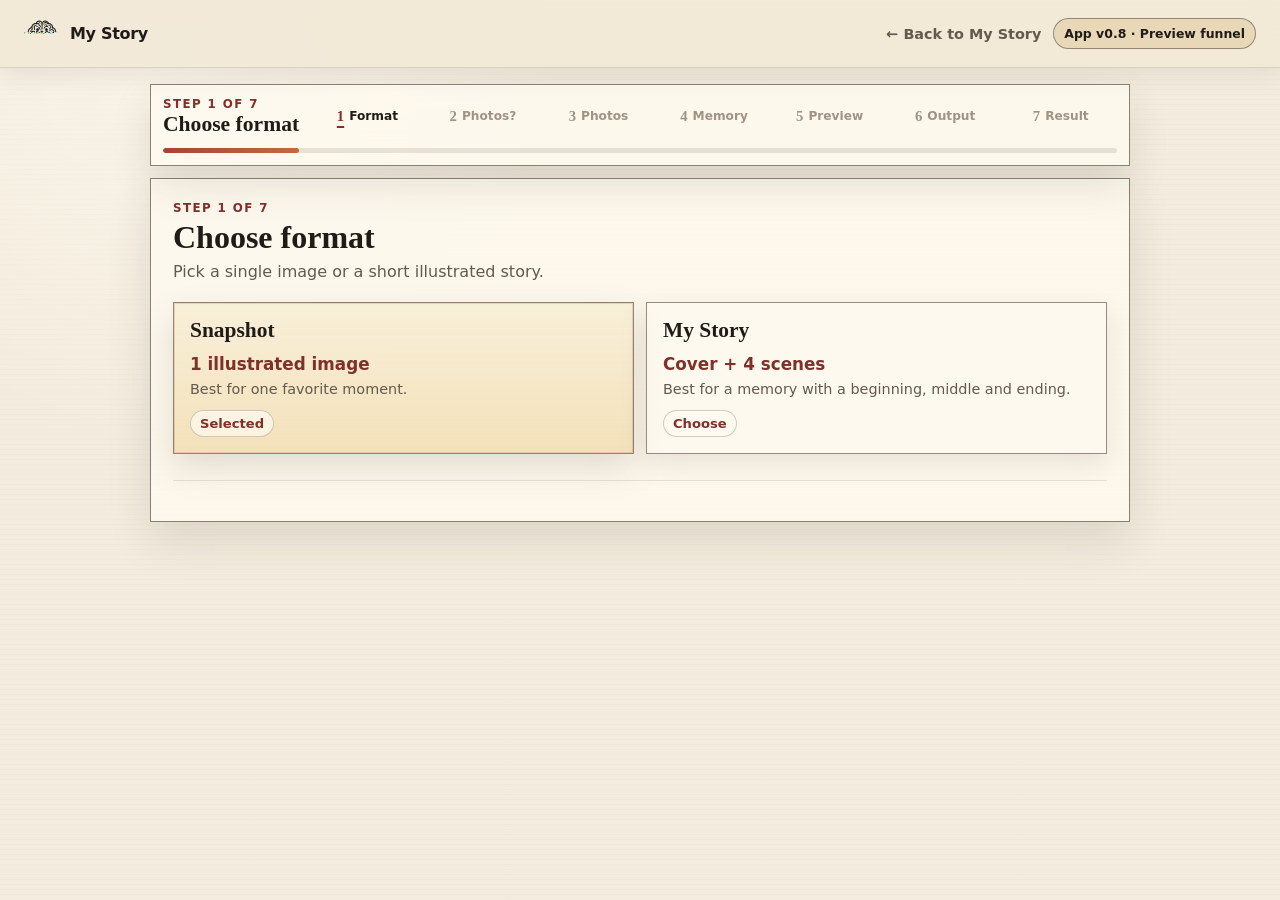
==== commit 6a29ee0b: "Add output preset selection # Conflicts: #	index.html" ====
--- a/app/index.html
+++ b/app/index.html
@@ -33,7 +33,7 @@
       <li data-step="3" data-title="Add photos"><span>3</span><b>Photos</b></li>
       <li data-step="4" data-title="Describe memory"><span>4</span><b>Memory</b></li>
       <li data-step="5" data-title="Free preview"><span>5</span><b>Preview</b></li>
-      <li data-step="6" data-title="Unlock"><span>6</span><b>Unlock</b></li>
+      <li data-step="6" data-title="Choose output"><span>6</span><b>Output</b></li>
       <li data-step="7" data-title="Your result"><span>7</span><b>Result</b></li>
     </ol>
     <div class="progress"><span id="progressBar"></span></div>
@@ -41,6 +41,7 @@
 
   <section class="workspace">
     <div id="plannerStatus" class="planner-status hidden"></div>
+    <button class="secondary-btn status-retry hidden" id="retryPlannerBtn" type="button">Try again</button>
 
     <section class="panel active" data-panel="1">
       <div class="panel-head"><div><div class="kicker">Step 1 of 7</div><h2>Choose format</h2><p>Pick a single image or a short illustrated story.</p></div></div>
@@ -70,7 +71,7 @@
     <section class="panel" data-panel="3">
       <div id="eventPath">
         <div class="panel-head"><div><div class="kicker">Step 3 of 7</div><h2>Add photos</h2><p>Upload 1–3 photos from the actual moment.</p></div></div>
-        <label class="big-upload"><span class="big-upload-icon">＋</span><strong>Select event photos</strong><small>JPG, PNG or WEBP</small><input id="eventPhotos" type="file" accept="image/*" multiple hidden></label>
+        <label class="big-upload"><span class="big-upload-icon">＋</span><strong>Select event photos</strong><small>JPG, PNG or WEBP</small><input id="eventPhotos" type="file" accept="image/jpeg,image/png,image/webp" multiple hidden></label>
         <div id="eventPreview" class="photo-preview-grid"></div>
         <div class="input-tip">Event photos help preserve faces, clothing, place and atmosphere.</div>
       </div>
@@ -79,7 +80,7 @@
         <div id="peopleList" class="people-list"></div>
         <div class="reconstruct-place">
           <label>Place description<input id="placeDescription" type="text" placeholder="e.g. Small seaside restaurant overlooking the Adriatic"></label>
-          <label class="place-upload"><strong>Place photo</strong><span>Optional</span><input id="placePhoto" type="file" accept="image/*"></label>
+          <label class="place-upload"><strong>Place photo</strong><span>Optional</span><input id="placePhoto" type="file" accept="image/jpeg,image/png,image/webp"></label>
           <div id="placePreview" class="single-place-preview"></div>
         </div>
       </div>
@@ -160,6 +161,11 @@
     <section class="panel" data-panel="6">
       <div class="unlock-card">
         <div class="panel-head"><div><div class="kicker">Step 6 of 7</div><h2 id="unlockHeading">Unlock your memory</h2><p id="unlockIntro">Checkout integration is coming next.</p></div></div>
+        <div class="output-choice">
+          <div class="kicker">Choose output file</div>
+          <div class="output-options" id="outputOptions"></div>
+          <p class="output-note" id="outputNote">You can keep it digital or choose a print-ready file.</p>
+        </div>
         <ul id="unlockBenefits"></ul>
         <div class="unlock-price" id="unlockPrice">$9.99 · one-time payment</div>
         <button class="primary-btn unlock-btn" id="unlockBtn" type="button">Create my Snapshot — $9.99</button>
@@ -171,8 +177,8 @@
     <section class="panel" data-panel="7">
       <div id="generatingState" class="generating"><div class="loader"></div><h2>Generating...</h2><p>This usually takes a moment.</p><div class="fake-progress"><span id="fakeProgress"></span></div></div>
       <div id="resultState" class="hidden">
-        <div class="result-head"><div><div class="kicker">Step 7 of 7</div><h2>Your result</h2><p>Download the image or go back to adjust the preview.</p></div><span class="demo-tag">v0.8</span></div>
-        <div class="result-layout"><div class="generated-frame"><img id="generatedImage" alt=""></div><div class="result-copy"><span class="placeholder-label" id="resultFormatLabel">SNAPSHOT</span><h3 id="resultPlanTitle"></h3><p id="resultSummary"></p><a class="primary-btn link-btn hidden" id="downloadImageLink" href="#" download="my-story-snapshot.png">Download image</a></div></div>
+        <div class="result-head"><div><div class="kicker">Step 7 of 7</div><h2>Your result</h2><p>Download your chosen output or go back to adjust the preview.</p></div><span class="demo-tag">v0.8</span></div>
+        <div class="result-layout"><div class="generated-frame"><img id="generatedImage" alt=""></div><div class="result-copy"><span class="placeholder-label" id="resultFormatLabel">SNAPSHOT</span><h3 id="resultPlanTitle"></h3><p id="resultOutputMeta" class="result-output-meta"></p><p id="resultSummary"></p><a class="primary-btn link-btn hidden" id="downloadImageLink" href="#" download="my-story-snapshot.png">Download image</a></div></div>
         <div id="generationStatus" class="planner-status hidden"></div>
         <div class="actions"><button class="secondary-btn" id="startOverBtn" type="button">Start another</button><button class="primary-btn" data-back="5" type="button">Back to preview</button></div>
       </div>
@@ -197,20 +203,24 @@
   }
 
   function composeStoryMemory(){
-    if(!isStory()) return;
+    if(!isStory()) return memory.value;
     const beginning = document.getElementById('storyBeginning').value.trim();
     const highlight = document.getElementById('storyHighlight').value.trim();
     const change = document.getElementById('storyChange').value.trim();
     const ending = document.getElementById('storyEnding').value.trim();
     const detail = document.getElementById('storyDetail').value.trim();
-    memory.value = [
+    const userParts = [
       beginning && `How it began: ${beginning}`,
       highlight && `Most memorable moment: ${highlight}`,
       change && `What changed: ${change}`,
       ending && `How it ended: ${ending}`,
-      detail && `Detail that must not be lost: ${detail}`,
+      detail && `Detail that must not be lost: ${detail}`
+    ].filter(Boolean);
+    if(!userParts.length) return '';
+    return [
+      ...userParts,
       'Build a four-scene story with a clear progression: setup, highlight, change, resolution. Keep the same people consistent, but make adjacent scenes meaningfully different in location, time, action, framing or visual anchor. Do not invent major events the user did not describe.'
-    ].filter(Boolean).join('\n');
+    ].join('\n');
   }
 
   function syncMemoryMode(){
@@ -226,9 +236,15 @@
       snapshotBlock.classList.remove('hidden');
       heading.textContent = 'Describe the memory';
       intro.textContent = 'The photos show what happened. Tell us what you want to remember about how it felt.';
-      if(snapshotDraft) memory.value = snapshotDraft;
+      memory.value = snapshotDraft;
     }
   }
+
+  window.MyStoryFormState = {
+    getPlannerMemory(){
+      return isStory() ? composeStoryMemory() : memory.value;
+    }
+  };
 
   document.querySelectorAll('.format-card').forEach(card => card.addEventListener('click', syncMemoryMode));
   storyInputs.forEach(input => input.addEventListener('input', composeStoryMemory));
--- a/app/app.css
+++ b/app/app.css
@@ -25,7 +25,7 @@
 .theme-grid{display:grid;grid-template-columns:repeat(3,1fr);gap:12px}.theme-card{text-align:left;padding:18px;border:2px solid var(--line);background:rgba(255,250,240,.58);color:var(--ink);min-height:140px;display:flex;flex-direction:column;gap:8px;box-shadow:3px 3px 0 rgba(44,39,34,.75)}.theme-card.selected{background:#f2dfb6;box-shadow:5px 5px 0 var(--line)}.theme-card span{font-size:1.35rem;color:var(--accent-dark)}.theme-card strong{font-family:Georgia,serif;font-size:1.08rem}.theme-card small{color:var(--muted);line-height:1.45}
 .form-grid{display:grid;grid-template-columns:1fr 1fr;gap:14px}.form-grid .full{grid-column:1/-1}.memory-upload{margin-top:18px;padding:16px;border:2px solid var(--line);background:rgba(255,250,240,.55);display:flex;justify-content:space-between;gap:16px;align-items:center}.memory-upload p{margin:3px 0 0;color:var(--muted)}.memory-preview{display:grid;grid-template-columns:repeat(5,1fr);gap:10px;margin-top:12px}.memory-preview img{width:100%;height:110px;object-fit:cover;border:2px solid var(--line)}
 .preview-sheet{border:2px solid var(--line);padding:22px;background:var(--paper3);box-shadow:5px 5px 0 rgba(44,39,34,.85)}.preview-header{display:flex;justify-content:space-between;gap:20px}.preview-sheet h3{font-family:Georgia,serif;font-size:2rem;margin:6px 0 0}.auto-badge,.demo-tag{height:fit-content;padding:7px 10px;border:1px solid var(--line);background:var(--mustard);font-size:.77rem;font-weight:850}.synopsis{color:var(--muted);max-width:850px}.snapshot-concept{display:grid;grid-template-columns:1fr 1fr;gap:12px}.concept-box,.scene{border:2px solid var(--line);padding:15px;background:rgba(233,223,200,.4)}.concept-box strong{display:block;margin-top:7px}.scene-list{display:grid;grid-template-columns:1fr 1fr;gap:12px}.scene span{font-size:.73rem;color:var(--accent-dark);text-transform:uppercase;letter-spacing:.1em;font-weight:900}.scene strong{display:block;margin:7px 0 4px;font-family:Georgia,serif}.scene p{margin:0;color:var(--muted);font-size:.9rem}.hidden{display:none!important}
-.public-preview{display:grid;gap:18px}.public-preview h3{font-family:Georgia,serif;font-size:2rem;line-height:1.05;margin:6px 0 0}.preview-facts{display:grid;grid-template-columns:repeat(3,1fr);gap:12px}.preview-facts div,.preview-scene-card,.unlock-card{border:2px solid var(--line);background:rgba(233,223,200,.36);padding:16px;box-shadow:3px 3px 0 rgba(44,39,34,.68)}.preview-facts span,.preview-scene-card span{display:block;font-size:.72rem;text-transform:uppercase;letter-spacing:.1em;color:var(--accent-dark);font-weight:900}.preview-facts strong{display:block;margin-top:8px;font-family:Georgia,serif;font-size:1.05rem;line-height:1.3}.preview-scenes{display:grid;grid-template-columns:1fr 1fr;gap:12px}.preview-scene-card h4{font-family:Georgia,serif;font-size:1.25rem;line-height:1.05;margin:8px 0 7px}.preview-scene-card p{margin:0;color:var(--muted);line-height:1.45}.preview-close{border-top:2px solid rgba(44,39,34,.16);padding-top:18px;display:flex;align-items:center;justify-content:space-between;gap:16px}.preview-close h3{font-family:Georgia,serif;font-size:1.35rem;line-height:1.1;margin:0}.unlock-card{max-width:720px;margin:0 auto;background:var(--paper3);padding:24px}.unlock-card ul{margin:0 0 18px;padding-left:20px;color:var(--muted);display:grid;gap:9px}.unlock-card li{padding-left:4px}.unlock-price{border-top:1px solid rgba(44,39,34,.18);border-bottom:1px solid rgba(44,39,34,.18);padding:14px 0;margin:6px 0 18px;font-family:Georgia,serif;font-size:1.35rem;font-weight:900}.unlock-btn{width:100%;justify-content:center}
+.public-preview{display:grid;gap:18px}.public-preview h3{font-family:Georgia,serif;font-size:2rem;line-height:1.05;margin:6px 0 0}.preview-facts{display:grid;grid-template-columns:repeat(3,1fr);gap:12px}.preview-facts div,.preview-scene-card,.preview-story-intro,.preview-story-detail,.unlock-card{border:2px solid var(--line);background:rgba(233,223,200,.36);padding:16px;box-shadow:3px 3px 0 rgba(44,39,34,.68)}.preview-facts span,.preview-scene-card span,.preview-story-intro span,.preview-story-detail span{display:block;font-size:.72rem;text-transform:uppercase;letter-spacing:.1em;color:var(--accent-dark);font-weight:900}.preview-facts strong,.preview-story-detail strong{display:block;margin-top:8px;font-family:Georgia,serif;font-size:1.05rem;line-height:1.3}.preview-wide,.snapshot-free-frame,.preview-story-intro,.preview-story-detail{grid-column:1/-1}.snapshot-free-frame{min-height:180px;display:grid;place-items:center;text-align:center;background:linear-gradient(rgba(255,250,240,.55),rgba(255,250,240,.55)),repeating-linear-gradient(0deg,rgba(44,39,34,.04) 0,rgba(44,39,34,.04) 1px,transparent 1px,transparent 7px);border-style:dashed!important}.snapshot-free-frame b{font-family:Georgia,serif;font-size:1.7rem}.snapshot-free-frame p,.preview-story-intro p{margin:6px 0 0;color:var(--muted)}.preview-facts ul,.preview-story-detail ul{margin:9px 0 0;padding-left:18px;color:var(--muted);display:grid;gap:6px}.preview-scenes{display:grid;grid-template-columns:1fr 1fr;gap:12px}.preview-scene-card h4{font-family:Georgia,serif;font-size:1.25rem;line-height:1.05;margin:8px 0 7px}.preview-scene-card p{margin:0;color:var(--muted);line-height:1.45}.preview-scene-card small{display:inline-block;margin-top:12px;border-top:1px solid rgba(44,39,34,.18);padding-top:7px;color:var(--accent-dark);font-size:.72rem;font-weight:850;text-transform:uppercase;letter-spacing:.08em}.preview-close{border-top:2px solid rgba(44,39,34,.16);padding-top:18px;display:flex;align-items:center;justify-content:space-between;gap:16px}.preview-close h3{font-family:Georgia,serif;font-size:1.35rem;line-height:1.1;margin:0}.unlock-card{max-width:720px;margin:0 auto;background:var(--paper3);padding:24px}.unlock-card ul{margin:0 0 18px;padding-left:20px;color:var(--muted);display:grid;gap:9px}.unlock-card li{padding-left:4px}.unlock-price{border-top:1px solid rgba(44,39,34,.18);border-bottom:1px solid rgba(44,39,34,.18);padding:14px 0;margin:6px 0 18px;font-family:Georgia,serif;font-size:1.35rem;font-weight:900}.unlock-btn{width:100%;justify-content:center}
 .actions{display:flex;justify-content:space-between;gap:12px;align-items:center;margin-top:26px}.actions.right{justify-content:flex-end}.actions.three{justify-content:flex-end;flex-wrap:wrap}
 .generating{text-align:center;padding:82px 20px}.loader{width:54px;height:54px;border:4px solid rgba(44,39,34,.12);border-top-color:var(--accent);border-radius:50%;margin:0 auto 20px;animation:spin 1s linear infinite}@keyframes spin{to{transform:rotate(360deg)}}.fake-progress{width:min(520px,90%);height:9px;border:1px solid var(--line);background:rgba(44,39,34,.08);margin:22px auto 0;overflow:hidden}.fake-progress span{display:block;height:100%;width:0;background:var(--accent);transition:.2s}
 .result-head{display:flex;justify-content:space-between;gap:18px;margin-bottom:22px}.result-head h2{margin-top:6px}.result-head p{color:var(--muted)}.snapshot-result,.story-result{display:grid;grid-template-columns:1fr .8fr;gap:22px;align-items:center}.art-frame{background:var(--paper3);padding:8px;border:3px solid var(--line);box-shadow:6px 6px 0 var(--line)}.art-frame img{width:100%;display:block}.result-copy h3{font-family:Georgia,serif;font-size:1.8rem;margin:8px 0}.result-copy p{color:var(--muted)}.story-carousel{display:flex;gap:10px;overflow-x:auto;scroll-snap-type:x mandatory;padding:6px 6px 10px}.story-carousel img{flex:0 0 46%;scroll-snap-align:center;border:3px solid var(--line);background:var(--paper3);padding:5px}
@@ -133,6 +133,10 @@
 .planner-status.success{
   background:#e2e2ba;
 }
+.status-retry{
+  width:auto;
+  margin-top:10px;
+}
 .plan-loading{
   display:flex;
   align-items:center;
@@ -203,3 +207,327 @@
   .result-layout{grid-template-columns:1fr}
   .generated-frame{min-height:260px}
 }
+
+
+/* v0.10 premium keepsake polish */
+:root{
+  --paper:#f1e8d6;
+  --paper2:#f8efd8;
+  --paper3:#fffaf0;
+  --ink:#201b17;
+  --muted:#63594e;
+  --soft:#968877;
+  --line:#40382f;
+  --accent:#a84336;
+  --accent-dark:#7f3029;
+  --mustard:#c9963c;
+  --shadow:0 18px 44px rgba(52,42,31,.13);
+}
+body{
+  background:
+    linear-gradient(rgba(255,255,255,.2),rgba(255,255,255,.2)),
+    radial-gradient(circle at 14% 8%,rgba(255,250,240,.5),transparent 24rem),
+    repeating-linear-gradient(0deg,rgba(70,54,35,.018) 0,rgba(70,54,35,.018) 1px,transparent 1px,transparent 5px),
+    var(--paper);
+}
+.topbar{
+  border-bottom:1px solid rgba(64,56,47,.14);
+  background:rgba(241,232,214,.86);
+  box-shadow:0 8px 24px rgba(52,42,31,.08);
+}
+.brand{
+  letter-spacing:-.02em;
+}
+.brand-mark{
+  width:36px;
+  height:36px;
+  flex-basis:36px;
+}
+.status-pill,.auto-badge,.demo-tag,.placeholder-label{
+  border:1px solid rgba(64,56,47,.5);
+  background:rgba(201,150,60,.2);
+  color:var(--ink);
+  border-radius:999px;
+  box-shadow:none;
+}
+.auto-badge,.demo-tag,.placeholder-label{
+  width:max-content;
+  align-self:flex-start;
+}
+.flow-status,.panel,.preview-sheet,.synopsis-sheet,.unlock-card{
+  border:1px solid rgba(64,56,47,.62);
+  background:rgba(255,250,240,.82);
+  box-shadow:0 18px 42px rgba(52,42,31,.12),0 1px 0 rgba(255,255,255,.45) inset;
+}
+.flow-status{
+  backdrop-filter:blur(14px);
+}
+.flow-status h1,.panel h2,.public-preview h3,.preview-sheet h3,.result-copy h3,.unlock-price{
+  letter-spacing:-.018em;
+}
+.progress{
+  border:0;
+  height:5px;
+  background:rgba(64,56,47,.12);
+  border-radius:999px;
+  overflow:hidden;
+}
+.progress span{
+  background:linear-gradient(90deg,var(--accent),#bf6b45);
+  border-radius:999px;
+}
+.step-list li{
+  color:#a09383;
+}
+.step-list li.active{
+  color:var(--ink);
+}
+.step-list li.active span{
+  color:var(--accent-dark);
+  text-decoration-thickness:2px;
+}
+.format-card,.source-card,.mode-card,.theme-card,.person-card,.scene-card,.concept-box,.scene,.preview-facts div,.preview-scene-card,.preview-story-intro,.preview-story-detail,.result-copy{
+  border:1px solid rgba(64,56,47,.56);
+  background:rgba(255,250,240,.62);
+  box-shadow:0 10px 26px rgba(52,42,31,.1);
+}
+.format-card.selected,.source-card.selected,.mode-card.selected,.theme-card.selected{
+  background:linear-gradient(180deg,rgba(248,239,216,.96),rgba(242,222,179,.88));
+  box-shadow:0 14px 32px rgba(52,42,31,.13),0 0 0 1px rgba(168,67,54,.18) inset;
+}
+.format-card h3,.source-card strong,.mode-card strong,.preview-scene-card h4{
+  letter-spacing:-.01em;
+}
+.primary-btn,.secondary-btn,.upload-btn{
+  border:1px solid rgba(64,56,47,.72);
+  border-radius:6px;
+  box-shadow:0 9px 20px rgba(52,42,31,.12);
+}
+.primary-btn{
+  background:linear-gradient(180deg,#b44f3f,var(--accent));
+}
+.secondary-btn,.upload-btn{
+  background:rgba(255,250,240,.76);
+}
+.primary-btn:hover,.secondary-btn:hover,.upload-btn:hover,.format-card:hover,.source-card:hover,.mode-card:hover{
+  transform:translateY(-1px);
+}
+.person-card input[type=text],.form-grid input,.form-grid textarea,.form-grid select,.reconstruct-place input[type=text]{
+  border:1px solid rgba(64,56,47,.42);
+  background:rgba(255,252,246,.88);
+  border-radius:6px;
+  box-shadow:0 1px 0 rgba(255,255,255,.55) inset;
+}
+.person-card input[type=text]:focus,.form-grid input:focus,.form-grid textarea:focus,.form-grid select:focus,.reconstruct-place input[type=text]:focus{
+  border-color:var(--accent);
+  box-shadow:0 0 0 3px rgba(168,67,54,.12);
+}
+.big-upload,.place-upload,.photo-slot,.snapshot-free-frame,.generated-frame,.input-tip{
+  border-color:rgba(64,56,47,.34)!important;
+  background:rgba(255,250,240,.56);
+  box-shadow:none;
+}
+.big-upload-icon{
+  border:1px solid rgba(64,56,47,.52);
+  background:rgba(255,250,240,.92);
+  border-radius:50%;
+}
+.photo-preview-grid img,.photo-slot img,.single-place-preview img,.generated-frame{
+  border:1px solid rgba(64,56,47,.62);
+  box-shadow:0 10px 24px rgba(52,42,31,.12);
+}
+.public-preview{
+  border:1px solid rgba(64,56,47,.52);
+  background:
+    linear-gradient(180deg,rgba(255,250,240,.9),rgba(248,239,216,.62)),
+    var(--paper3);
+  padding:22px;
+  box-shadow:0 20px 44px rgba(52,42,31,.13);
+}
+.preview-facts strong,.preview-story-detail strong{
+  font-size:1rem;
+}
+.preview-scene-card p,.panel-head p,.format-card p,.source-card p,.mode-card span,.result-copy p{
+  line-height:1.5;
+}
+.unlock-card{
+  background:
+    linear-gradient(180deg,rgba(255,250,240,.96),rgba(248,239,216,.72)),
+    var(--paper3);
+}
+.output-choice{
+  display:grid;
+  gap:12px;
+  margin:4px 0 18px;
+}
+.output-options{
+  display:grid;
+  grid-template-columns:repeat(3,minmax(0,1fr));
+  gap:10px;
+}
+.output-option{
+  display:grid;
+  grid-template-columns:auto 1fr;
+  gap:10px;
+  align-items:flex-start;
+  text-align:left;
+  border:1px solid rgba(64,56,47,.42);
+  border-radius:8px;
+  background:rgba(255,250,240,.62);
+  color:var(--ink);
+  padding:13px;
+  box-shadow:0 8px 18px rgba(52,42,31,.08);
+}
+.output-option.selected{
+  border-color:rgba(168,67,54,.62);
+  background:linear-gradient(180deg,rgba(248,239,216,.96),rgba(242,222,179,.76));
+  box-shadow:0 12px 26px rgba(52,42,31,.12),0 0 0 1px rgba(168,67,54,.16) inset;
+}
+.output-radio{
+  width:18px;
+  height:18px;
+  border:2px solid rgba(64,56,47,.52);
+  border-radius:50%;
+  margin-top:2px;
+  background:rgba(255,250,240,.9);
+}
+.output-option.selected .output-radio{
+  border-color:var(--accent-dark);
+  box-shadow:0 0 0 4px rgba(168,67,54,.14) inset;
+}
+.output-copy{
+  display:grid;
+  gap:4px;
+}
+.output-copy strong{
+  font-family:var(--display);
+  font-size:1.02rem;
+  line-height:1.12;
+}
+.output-copy small,.output-note,.result-output-meta{
+  color:var(--muted);
+  line-height:1.4;
+}
+.output-note{
+  margin:0;
+  font-size:.92rem;
+}
+.planner-status{
+  border:1px solid rgba(64,56,47,.52);
+  border-radius:6px;
+  box-shadow:0 8px 22px rgba(52,42,31,.09);
+}
+.planner-status.error{
+  background:#f1d8d0;
+}
+.planner-status.success{
+  background:#e8e4bf;
+}
+@media(max-width:700px){
+  .brand-mark{width:32px;height:32px;flex-basis:32px}
+  .flow-status,.panel{box-shadow:0 10px 28px rgba(52,42,31,.11)}
+  .public-preview{padding:16px}
+  .status-pill{border-radius:6px}
+  .output-options{grid-template-columns:1fr}
+}
+
+
+/* v0.10 warmer hand-drawn headings */
+:root{
+  --display:"Comic Sans MS","Comic Neue","Comic Sans",cursive;
+}
+.flow-status h1,
+.panel h2,
+.format-card h3,
+.theme-card strong,
+.preview-sheet h3,
+.public-preview h3,
+.preview-facts strong,
+.preview-story-detail strong,
+.snapshot-free-frame b,
+.preview-scene-card h4,
+.preview-close h3,
+.unlock-price,
+.result-copy h3,
+.story-mode h3,
+.mode-card strong,
+.storyboard-toolbar strong,
+.scene-card h4,
+.result-placeholder h3,
+.moon-demo-intro h3,
+.demo-story-grid figcaption b,
+.source-card strong,
+.big-upload strong,
+.output-copy strong{
+  font-family:var(--display);
+  font-weight:800;
+  letter-spacing:0;
+}
+.panel h2,
+.public-preview h3,
+.preview-sheet h3{
+  line-height:1.08;
+}
+.format-card h3,
+.source-card strong,
+.mode-card strong,
+.preview-scene-card h4{
+  line-height:1.18;
+}
+
+/* v0.10 CTA and product-card refinement */
+.format-label{
+  font-family:var(--display);
+  text-transform:none;
+  letter-spacing:0;
+  color:var(--ink);
+}
+.format-card h3{
+  color:var(--accent-dark);
+  font-family:Inter,ui-sans-serif,system-ui,-apple-system,BlinkMacSystemFont,"Segoe UI",sans-serif;
+  font-weight:850;
+}
+.choose-mark{
+  border:1px solid rgba(64,56,47,.24);
+  border-radius:999px;
+  padding:5px 9px;
+  background:rgba(255,250,240,.7);
+  box-shadow:0 1px 0 rgba(255,255,255,.55) inset;
+}
+.primary-btn{
+  display:inline-flex;
+  align-items:center;
+  justify-content:center;
+  gap:8px;
+  border:0;
+  border-radius:999px;
+  min-height:48px;
+  padding:13px 22px;
+  background:linear-gradient(180deg,#bd5a49,#9f3f35);
+  color:#fffaf0;
+  box-shadow:0 14px 28px rgba(127,48,41,.22),0 1px 0 rgba(255,255,255,.18) inset;
+}
+.primary-btn::after{
+  content:"\2192";
+  font-weight:900;
+  line-height:1;
+}
+.primary-btn:hover{
+  transform:translateY(-2px);
+  box-shadow:0 18px 34px rgba(127,48,41,.25),0 1px 0 rgba(255,255,255,.2) inset;
+}
+.secondary-btn,.upload-btn{
+  display:inline-flex;
+  align-items:center;
+  justify-content:center;
+  border-radius:999px;
+}
+.actions{
+  border-top:1px solid rgba(64,56,47,.12);
+  padding-top:18px;
+}
+@media(max-width:700px){
+  .primary-btn,.secondary-btn,.upload-btn{
+    min-height:50px;
+  }
+}
